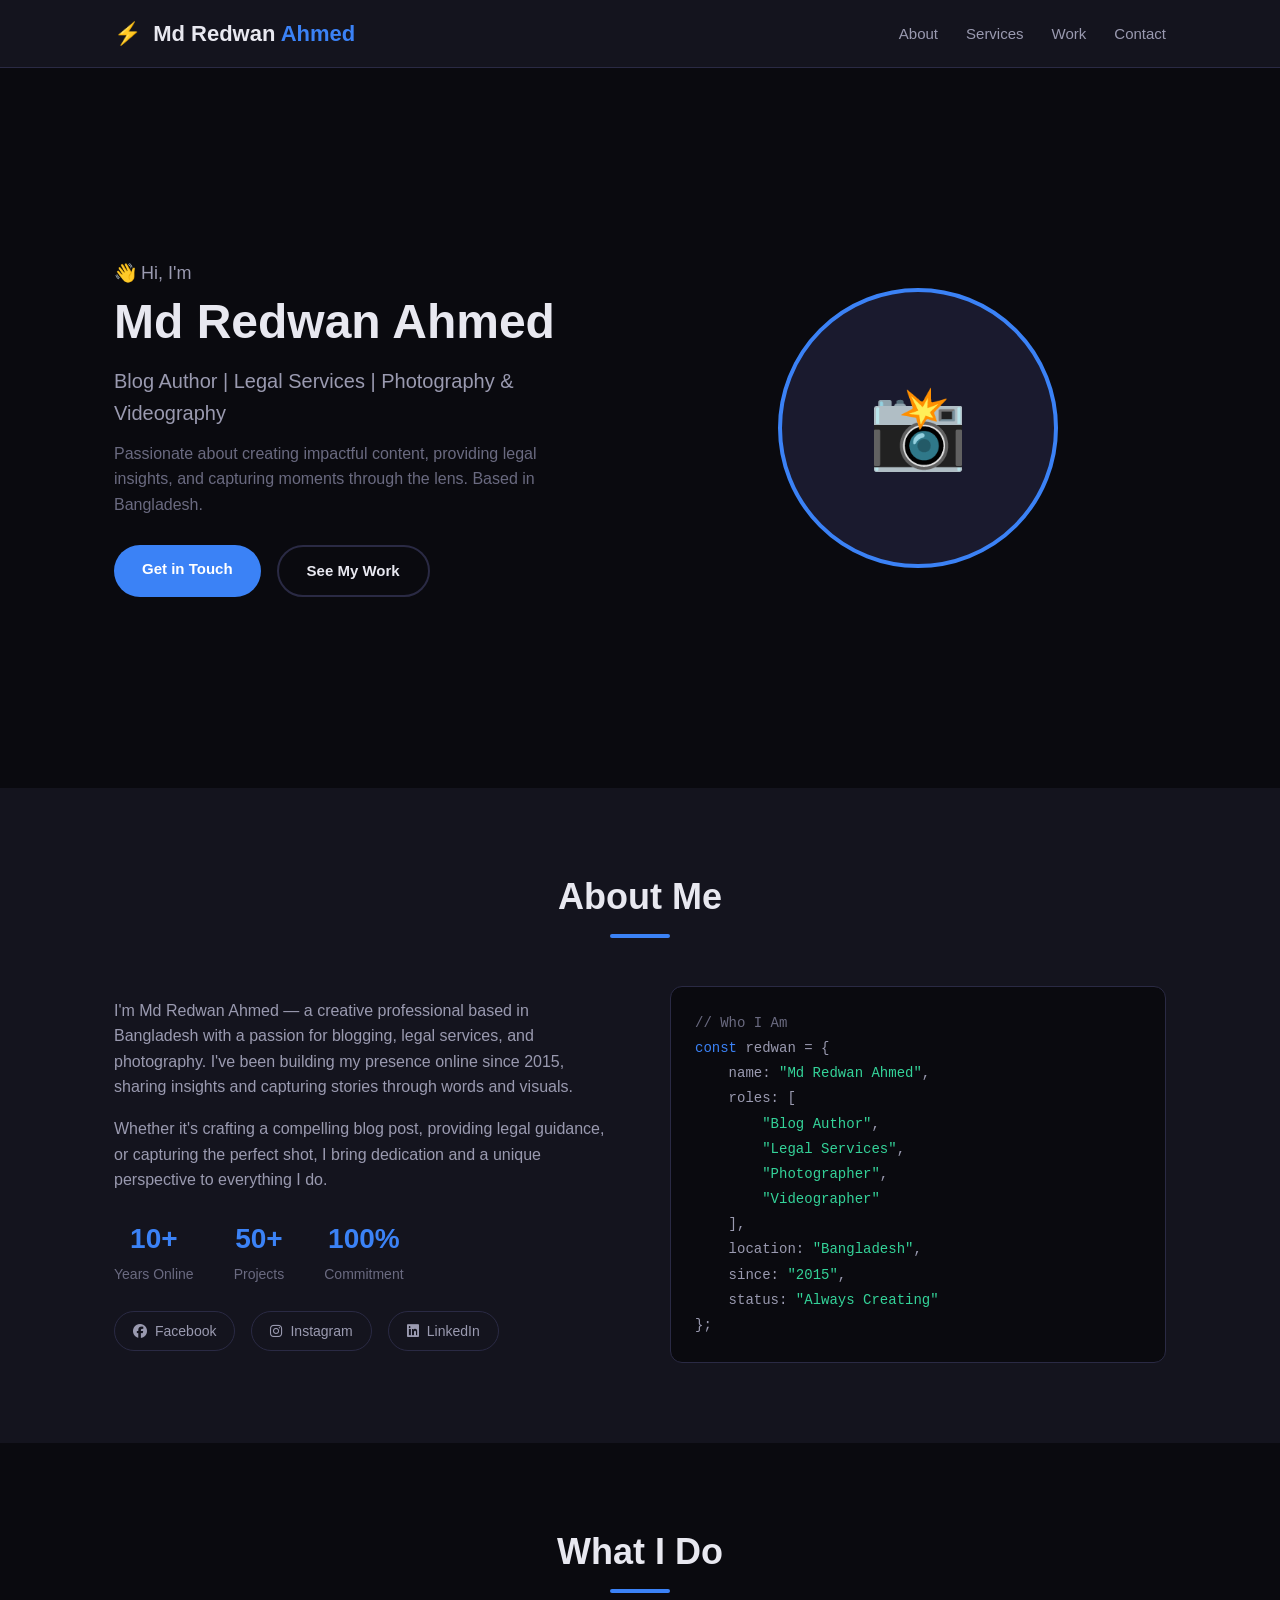
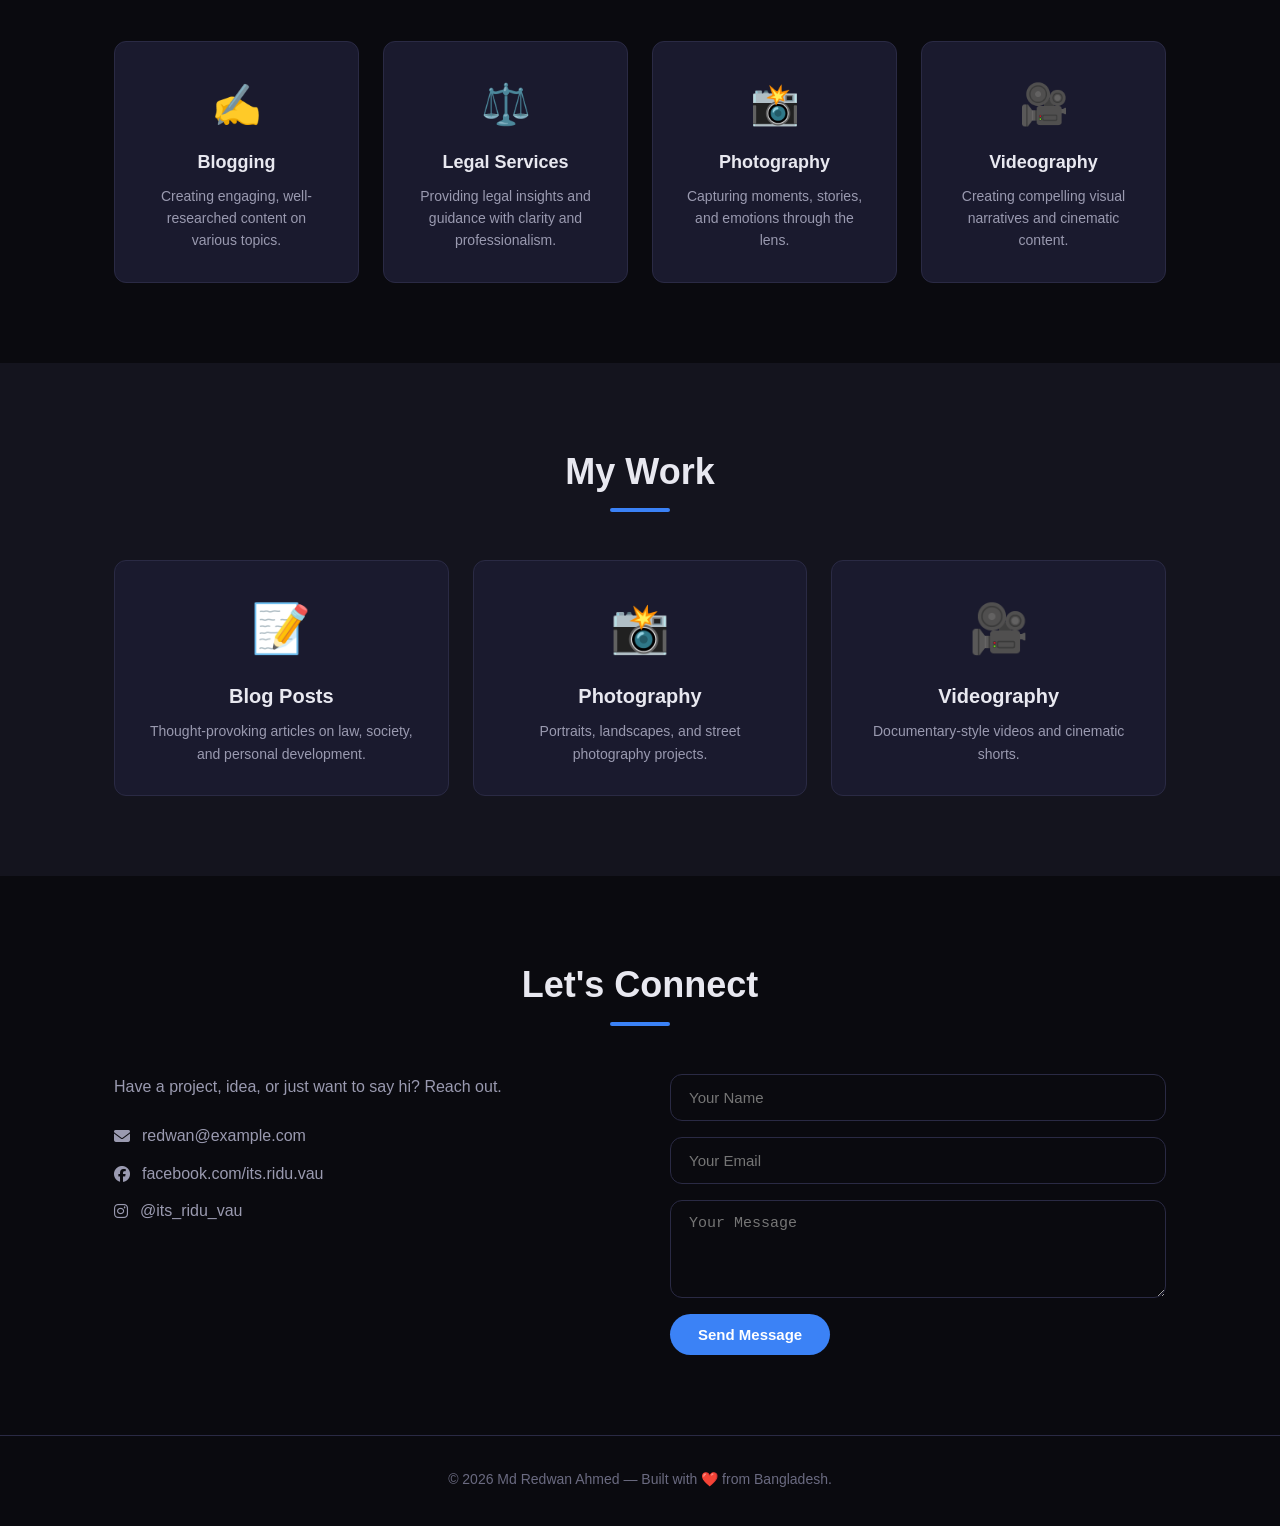
==== index.html @ 670da956 "Update index.html" ====
<!DOCTYPE html>
<html lang="en">
<head>
    <meta charset="UTF-8" />
    <meta name="viewport" content="width=device-width, initial-scale=1.0" />
    <title>Md Redwan Ahmed — Portfolio</title>
    <link rel="stylesheet" href="style.css" />
    <link rel="stylesheet" href="https://cdnjs.cloudflare.com/ajax/libs/font-awesome/6.5.1/css/all.min.css" />
</head>
<body>

    <!-- ===== HEADER ===== -->
    <header class="header">
        <nav class="container nav">
            <div class="logo">
                <span class="logo-icon">⚡</span>
                <span class="logo-text">Md Redwan <span class="highlight">Ahmed</span></span>
            </div>
            <ul class="nav-links" id="navLinks">
                <li><a href="#about">About</a></li>
                <li><a href="#services">Services</a></li>
                <li><a href="#work">Work</a></li>
                <li><a href="#contact">Contact</a></li>
            </ul>
            <div class="hamburger" id="hamburger">
                <span></span>
                <span></span>
                <span></span>
            </div>
        </nav>
    </header>

    <!-- ===== HERO ===== -->
    <section class="hero" id="hero">
        <div class="container hero-content">
            <div class="hero-text">
                <span class="hero-greeting">👋 Hi, I'm</span>
                <h1>Md Redwan Ahmed</h1>
                <p class="hero-tagline">Blog Author | Legal Services | Photography & Videography</p>
                <p class="hero-description">
                    Passionate about creating impactful content, providing legal insights, 
                    and capturing moments through the lens. Based in Bangladesh.
                </p>
                <div class="hero-buttons">
                    <a href="#contact" class="btn btn-primary">Get in Touch</a>
                    <a href="#work" class="btn btn-secondary">See My Work</a>
                </div>
            </div>
            <div class="hero-image">
                <div class="avatar-placeholder">
                    <span>📸</span>
                </div>
            </div>
        </div>
    </section>

    <!-- ===== ABOUT ===== -->
    <section class="about" id="about">
        <div class="container">
            <h2 class="section-title">About Me</h2>
            <div class="about-grid">
                <div class="about-text">
                    <p>
                        I'm Md Redwan Ahmed — a creative professional based in Bangladesh with a passion for 
                        blogging, legal services, and photography. I've been building my presence online since 2015, 
                        sharing insights and capturing stories through words and visuals.
                    </p>
                    <p>
                        Whether it's crafting a compelling blog post, providing legal guidance, or 
                        capturing the perfect shot, I bring dedication and a unique perspective to everything I do.
                    </p>
                    <div class="about-stats">
                        <div class="stat">
                            <span class="stat-number">10+</span>
                            <span class="stat-label">Years Online</span>
                        </div>
                        <div class="stat">
                            <span class="stat-number">50+</span>
                            <span class="stat-label">Projects</span>
                        </div>
                        <div class="stat">
                            <span class="stat-number">100%</span>
                            <span class="stat-label">Commitment</span>
                        </div>
                    </div>
                    <div class="about-social">
                        <a href="https://www.facebook.com/its.ridu.vau" target="_blank" class="social-link">
                            <i class="fab fa-facebook"></i> Facebook
                        </a>
                        <a href="#" class="social-link">
                            <i class="fab fa-instagram"></i> Instagram
                        </a>
                        <a href="#" class="social-link">
                            <i class="fab fa-linkedin"></i> LinkedIn
                        </a>
                    </div>
                </div>
                <div class="about-image">
                    <div class="code-block">
                        <pre><code><span class="code-comment">// Who I Am</span>
<span class="code-keyword">const</span> redwan = {
    name: <span class="code-string">"Md Redwan Ahmed"</span>,
    roles: [
        <span class="code-string">"Blog Author"</span>,
        <span class="code-string">"Legal Services"</span>,
        <span class="code-string">"Photographer"</span>,
        <span class="code-string">"Videographer"</span>
    ],
    location: <span class="code-string">"Bangladesh"</span>,
    since: <span class="code-string">"2015"</span>,
    status: <span class="code-string">"Always Creating"</span>
};</code></pre>
                    </div>
                </div>
            </div>
        </div>
    </section>

    <!-- ===== SERVICES ===== -->
    <section class="services" id="services">
        <div class="container">
            <h2 class="section-title">What I Do</h2>
            <div class="services-grid">
                <div class="service-card">
                    <div class="service-icon">✍️</div>
                    <h3>Blogging</h3>
                    <p>Creating engaging, well-researched content on various topics.</p>
                </div>
                <div class="service-card">
                    <div class="service-icon">⚖️</div>
                    <h3>Legal Services</h3>
                    <p>Providing legal insights and guidance with clarity and professionalism.</p>
                </div>
                <div class="service-card">
                    <div class="service-icon">📸</div>
                    <h3>Photography</h3>
                    <p>Capturing moments, stories, and emotions through the lens.</p>
                </div>
                <div class="service-card">
                    <div class="service-icon">🎥</div>
                    <h3>Videography</h3>
                    <p>Creating compelling visual narratives and cinematic content.</p>
                </div>
            </div>
        </div>
    </section>

    <!-- ===== WORK / PORTFOLIO ===== -->
    <section class="work" id="work">
        <div class="container">
            <h2 class="section-title">My Work</h2>
            <div class="work-grid">
                <div class="work-item">
                    <div class="work-placeholder">📝</div>
                    <h3>Blog Posts</h3>
                    <p>Thought-provoking articles on law, society, and personal development.</p>
                </div>
                <div class="work-item">
                    <div class="work-placeholder">📸</div>
                    <h3>Photography</h3>
                    <p>Portraits, landscapes, and street photography projects.</p>
                </div>
                <div class="work-item">
                    <div class="work-placeholder">🎥</div>
                    <h3>Videography</h3>
                    <p>Documentary-style videos and cinematic shorts.</p>
                </div>
            </div>
        </div>
    </section>

    <!-- ===== CONTACT ===== -->
    <section class="contact" id="contact">
        <div class="container">
            <h2 class="section-title">Let's Connect</h2>
            <div class="contact-content">
                <div class="contact-info">
                    <p>Have a project, idea, or just want to say hi? Reach out.</p>
                    <ul class="contact-links">
                        <li><i class="fas fa-envelope"></i> redwan@example.com</li>
                        <li><i class="fab fa-facebook"></i> <a href="https://www.facebook.com/its.ridu.vau" target="_blank">facebook.com/its.ridu.vau</a></li>
                        <li><i class="fab fa-instagram"></i> <a href="#">@its_ridu_vau</a></li>
                    </ul>
                </div>
                <form class="contact-form" id="contactForm">
                    <input type="text" placeholder="Your Name" required />
                    <input type="email" placeholder="Your Email" required />
                    <textarea rows="4" placeholder="Your Message" required></textarea>
                    <button type="submit" class="btn btn-primary">Send Message</button>
                </form>
            </div>
        </div>
    </section>

    <!-- ===== FOOTER ===== -->
    <footer class="footer">
        <div class="container">
            <p>© 2026 Md Redwan Ahmed — Built with ❤️ from Bangladesh.</p>
        </div>
    </footer>

    <script src="main.js"></script>
</body>
</html>
---- style.css ----
/* ===== RESET & BASE ===== */
* {
    margin: 0;
    padding: 0;
    box-sizing: border-box;
}

:root {
    --bg-primary: #0a0a0f;
    --bg-secondary: #14141e;
    --bg-card: #1a1a2e;
    --text-primary: #e8e8f0;
    --text-secondary: #9a9ab0;
    --text-muted: #6a6a80;
    --border-color: #2a2a44;
    --accent: #3b82f6;
    --accent-hover: #2563eb;
    --radius: 12px;
    --transition: 0.3s ease;
}

html {
    scroll-behavior: smooth;
}

body {
    font-family: -apple-system, BlinkMacSystemFont, 'Segoe UI', Roboto, sans-serif;
    background: var(--bg-primary);
    color: var(--text-primary);
    line-height: 1.6;
}

.container {
    max-width: 1100px;
    margin: 0 auto;
    padding: 0 24px;
}

/* ===== HEADER ===== */
.header {
    padding: 16px 0;
    border-bottom: 1px solid var(--border-color);
    background: var(--bg-secondary);
    position: sticky;
    top: 0;
    z-index: 100;
    backdrop-filter: blur(10px);
}

.nav {
    display: flex;
    justify-content: space-between;
    align-items: center;
}

.logo {
    font-size: 22px;
    font-weight: 800;
}

.logo-icon {
    margin-right: 6px;
}

.highlight {
    color: var(--accent);
}

.nav-links {
    display: flex;
    list-style: none;
    gap: 28px;
}

.nav-links a {
    color: var(--text-secondary);
    text-decoration: none;
    font-size: 15px;
    transition: var(--transition);
}

.nav-links a:hover {
    color: var(--text-primary);
}

.hamburger {
    display: none;
    flex-direction: column;
    gap: 5px;
    cursor: pointer;
}

.hamburger span {
    display: block;
    width: 25px;
    height: 2px;
    background: var(--text-primary);
    transition: var(--transition);
}

/* ===== HERO ===== */
.hero {
    padding: 80px 0;
    min-height: 80vh;
    display: flex;
    align-items: center;
}

.hero-content {
    display: grid;
    grid-template-columns: 1fr 1fr;
    gap: 60px;
    align-items: center;
}

.hero-greeting {
    font-size: 18px;
    color: var(--text-secondary);
    display: block;
    margin-bottom: 8px;
}

.hero h1 {
    font-size: 48px;
    font-weight: 900;
    line-height: 1.1;
    margin-bottom: 16px;
}

.hero-tagline {
    font-size: 20px;
    color: var(--text-secondary);
    margin-bottom: 12px;
}

.hero-description {
    color: var(--text-muted);
    font-size: 16px;
    max-width: 450px;
    margin-bottom: 28px;
}

.hero-buttons {
    display: flex;
    gap: 16px;
    flex-wrap: wrap;
}

.btn {
    padding: 12px 28px;
    border-radius: 50px;
    text-decoration: none;
    font-weight: 600;
    transition: var(--transition);
    display: inline-block;
    border: none;
    cursor: pointer;
    font-size: 15px;
}

.btn-primary {
    background: var(--accent);
    color: #fff;
}

.btn-primary:hover {
    background: var(--accent-hover);
    transform: translateY(-2px);
}

.btn-secondary {
    border: 2px solid var(--border-color);
    color: var(--text-primary);
}

.btn-secondary:hover {
    border-color: var(--accent);
    color: var(--text-primary);
}

.avatar-placeholder {
    width: 280px;
    height: 280px;
    border-radius: 50%;
    background: var(--bg-card);
    border: 4px solid var(--accent);
    display: flex;
    align-items: center;
    justify-content: center;
    font-size: 80px;
    margin: 0 auto;
}

/* ===== SECTION TITLES ===== */
.section-title {
    font-size: 36px;
    font-weight: 800;
    text-align: center;
    margin-bottom: 48px;
}

.section-title::after {
    content: '';
    display: block;
    width: 60px;
    height: 4px;
    background: var(--accent);
    margin: 8px auto 0;
    border-radius: 2px;
}

/* ===== ABOUT ===== */
.about {
    padding: 80px 0;
    background: var(--bg-secondary);
}

.about-grid {
    display: grid;
    grid-template-columns: 1fr 1fr;
    gap: 60px;
    align-items: center;
}

.about-text p {
    color: var(--text-secondary);
    font-size: 16px;
    margin-bottom: 16px;
}

.about-stats {
    display: flex;
    gap: 40px;
    margin-top: 24px;
}

.stat {
    text-align: center;
}

.stat-number {
    display: block;
    font-size: 28px;
    font-weight: 800;
    color: var(--accent);
}

.stat-label {
    font-size: 14px;
    color: var(--text-muted);
}

.about-social {
    display: flex;
    gap: 16px;
    margin-top: 24px;
    flex-wrap: wrap;
}

.social-link {
    display: inline-flex;
    align-items: center;
    gap: 8px;
    color: var(--text-secondary);
    text-decoration: none;
    padding: 8px 18px;
    border: 1px solid var(--border-color);
    border-radius: 50px;
    transition: var(--transition);
    font-size: 14px;
}

.social-link:hover {
    border-color: var(--accent);
    color: var(--text-primary);
}

.code-block {
    background: var(--bg-primary);
    padding: 24px;
    border-radius: var(--radius);
    border: 1px solid var(--border-color);
    overflow-x: auto;
}

.code-block code {
    font-family: 'Courier New', monospace;
    font-size: 14px;
    color: var(--text-secondary);
    line-height: 1.8;
}

.code-comment { color: #6a6a80; }
.code-keyword { color: #3b82f6; }
.code-string { color: #34d399; }

/* ===== SERVICES ===== */
.services {
    padding: 80px 0;
}

.services-grid {
    display: grid;
    grid-template-columns: repeat(auto-fit, minmax(220px, 1fr));
    gap: 24px;
}

.service-card {
    background: var(--bg-card);
    padding: 30px;
    border-radius: var(--radius);
    border: 1px solid var(--border-color);
    text-align: center;
    transition: var(--transition);
}

.service-card:hover {
    border-color: var(--accent);
    transform: translateY(-4px);
}

.service-icon {
    font-size: 40px;
    margin-bottom: 12px;
}

.service-card h3 {
    font-size: 18px;
    margin-bottom: 8px;
}

.service-card p {
    color: var(--text-secondary);
    font-size: 14px;
}

/* ===== WORK ===== */
.work {
    padding: 80px 0;
    background: var(--bg-secondary);
}

.work-grid {
    display: grid;
    grid-template-columns: repeat(auto-fit, minmax(260px, 1fr));
    gap: 24px;
}

.work-item {
    background: var(--bg-card);
    padding: 30px;
    border-radius: var(--radius);
    border: 1px solid var(--border-color);
    text-align: center;
    transition: var(--transition);
}

.work-item:hover {
    border-color: var(--accent);
    transform: translateY(-4px);
}

.work-placeholder {
    font-size: 48px;
    margin-bottom: 12px;
}

.work-item h3 {
    font-size: 20px;
    margin-bottom: 8px;
}

.work-item p {
    color: var(--text-secondary);
    font-size: 14px;
}

/* ===== CONTACT ===== */
.contact {
    padding: 80px 0;
}

.contact-content {
    display: grid;
    grid-template-columns: 1fr 1fr;
    gap: 60px;
}

.contact-info p {
    color: var(--text-secondary);
    font-size: 16px;
    margin-bottom: 24px;
}

.contact-links {
    list-style: none;
}

.contact-links li {
    margin-bottom: 12px;
    color: var(--text-secondary);
    display: flex;
    align-items: center;
    gap: 12px;
}

.contact-links a {
    color: var(--text-secondary);
    text-decoration: none;
    transition: var(--transition);
}

.contact-links a:hover {
    color: var(--accent);
}

.contact-form {
    display: flex;
    flex-direction: column;
    gap: 16px;
}

.contact-form input,
.contact-form textarea {
    padding: 14px 18px;
    border-radius: var(--radius);
    border: 1px solid var(--border-color);
    background: var(--bg-primary);
    color: var(--text-primary);
    font-size: 15px;
    transition: var(--transition);
}

.contact-form input:focus,
.contact-form textarea:focus {
    outline: none;
    border-color: var(--accent);
}

.contact-form button {
    align-self: flex-start;
}

/* ===== FOOTER ===== */
.footer {
    padding: 32px 0;
    text-align: center;
    border-top: 1px solid var(--border-color);
    color: var(--text-muted);
    font-size: 14px;
}

/* ===== RESPONSIVE ===== */
@media (max-width: 768px) {
    .hero-content,
    .about-grid,
    .contact-content {
        grid-template-columns: 1fr;
        gap: 40px;
    }

    .hero h1 {
        font-size: 36px;
    }

    .hero {
        padding: 40px 0;
    }

    .avatar-placeholder {
        width: 180px;
        height: 180px;
        font-size: 50px;
    }

    .nav-links {
        display: none;
        flex-direction: column;
        gap: 16px;
        background: var(--bg-secondary);
        padding: 20px;
        border-radius: var(--radius);
        border: 1px solid var(--border-color);
        position: absolute;
        top: 70px;
        right: 24px;
        min-width: 180px;
    }

    .nav-links.open {
        display: flex;
    }

    .hamburger {
        display: flex;
    }

    .hamburger.active span:nth-child(1) {
        transform: rotate(45deg) translate(5px, 5px);
    }

    .hamburger.active span:nth-child(2) {
        opacity: 0;
    }

    .hamburger.active span:nth-child(3) {
        transform: rotate(-45deg) translate(5px, -5px);
    }

    .about-stats {
        gap: 20px;
    }

    .services-grid,
    .work-grid {
        grid-template-columns: 1fr;
    }

    .contact-form button {
        width: 100%;
    }

    .section-title {
        font-size: 28px;
    }

    .about-social {
        justify-content: center;
    }
}
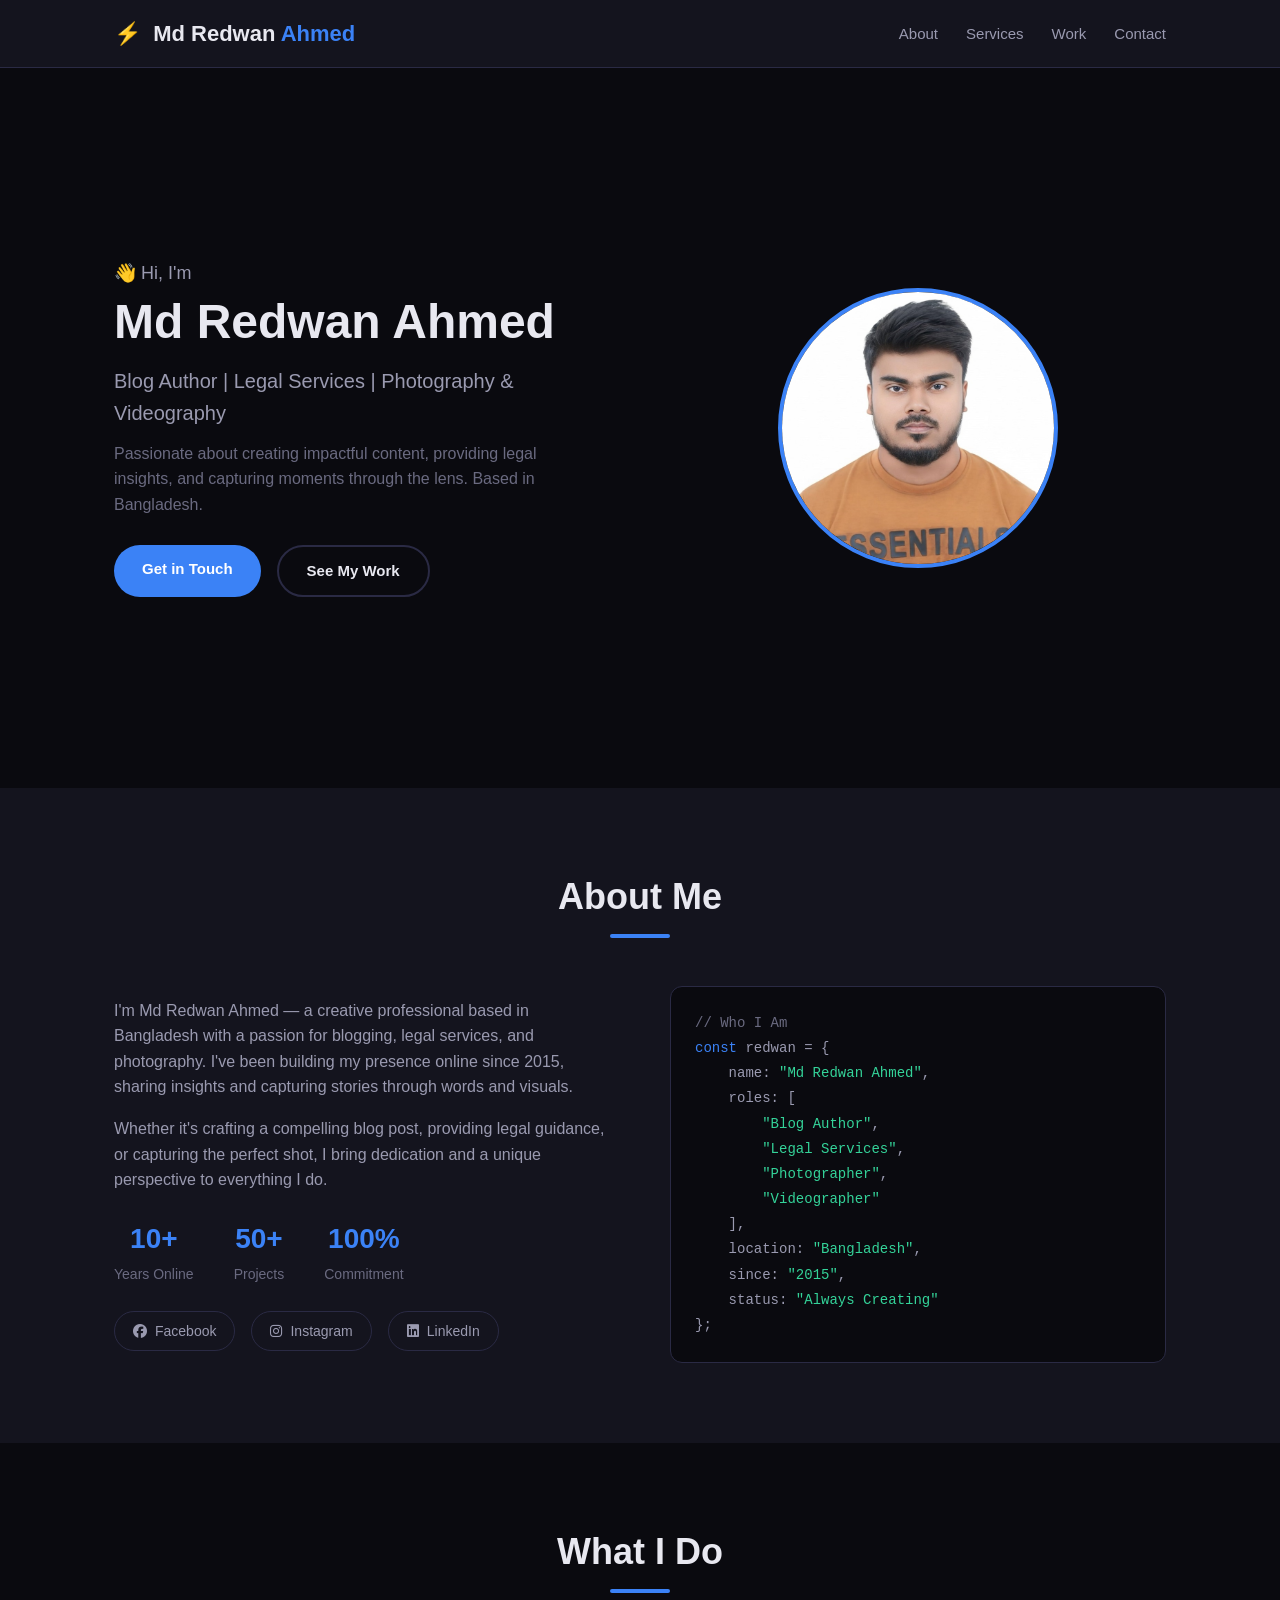
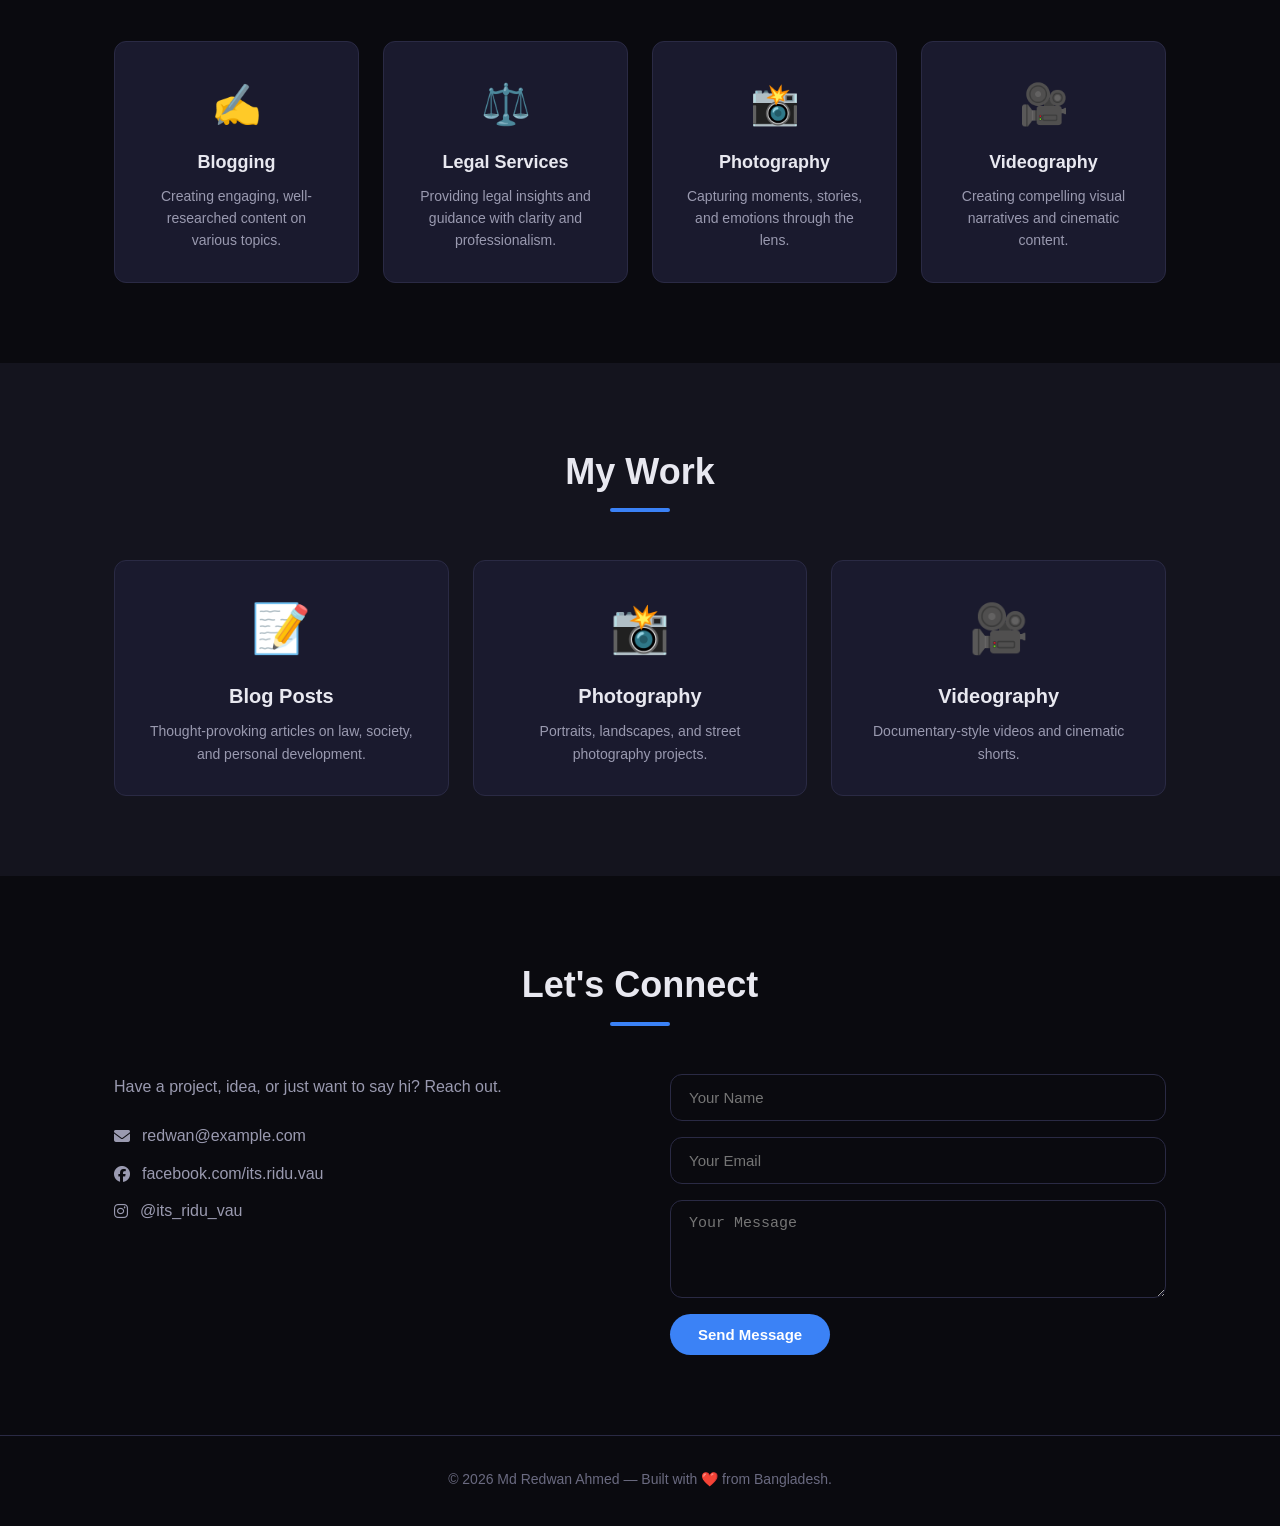
==== commit fdef42de: "Update index.html" ====
--- a/index.html
+++ b/index.html
@@ -48,7 +48,8 @@
             </div>
             <div class="hero-image">
                 <div class="avatar-placeholder">
-                    <span>📸</span>
+                    <!-- Replace the src with your actual image file name -->
+                    <img src="profile.jpg" alt="Md Redwan Ahmed" class="profile-image" />
                 </div>
             </div>
         </div>
@@ -145,7 +146,7 @@
         </div>
     </section>
 
-    <!-- ===== WORK / PORTFOLIO ===== -->
+    <!-- ===== WORK ===== -->
     <section class="work" id="work">
         <div class="container">
             <h2 class="section-title">My Work</h2>
--- a/style.css
+++ b/style.css
@@ -178,16 +178,13 @@
     color: var(--text-primary);
 }
 
-.avatar-placeholder {
+.profile-image {
     width: 280px;
     height: 280px;
     border-radius: 50%;
-    background: var(--bg-card);
+    object-fit: cover;
     border: 4px solid var(--accent);
-    display: flex;
-    align-items: center;
-    justify-content: center;
-    font-size: 80px;
+    display: block;
     margin: 0 auto;
 }
 
@@ -467,10 +464,9 @@
         padding: 40px 0;
     }
 
-    .avatar-placeholder {
+    .profile-image {
         width: 180px;
         height: 180px;
-        font-size: 50px;
     }
 
     .nav-links {
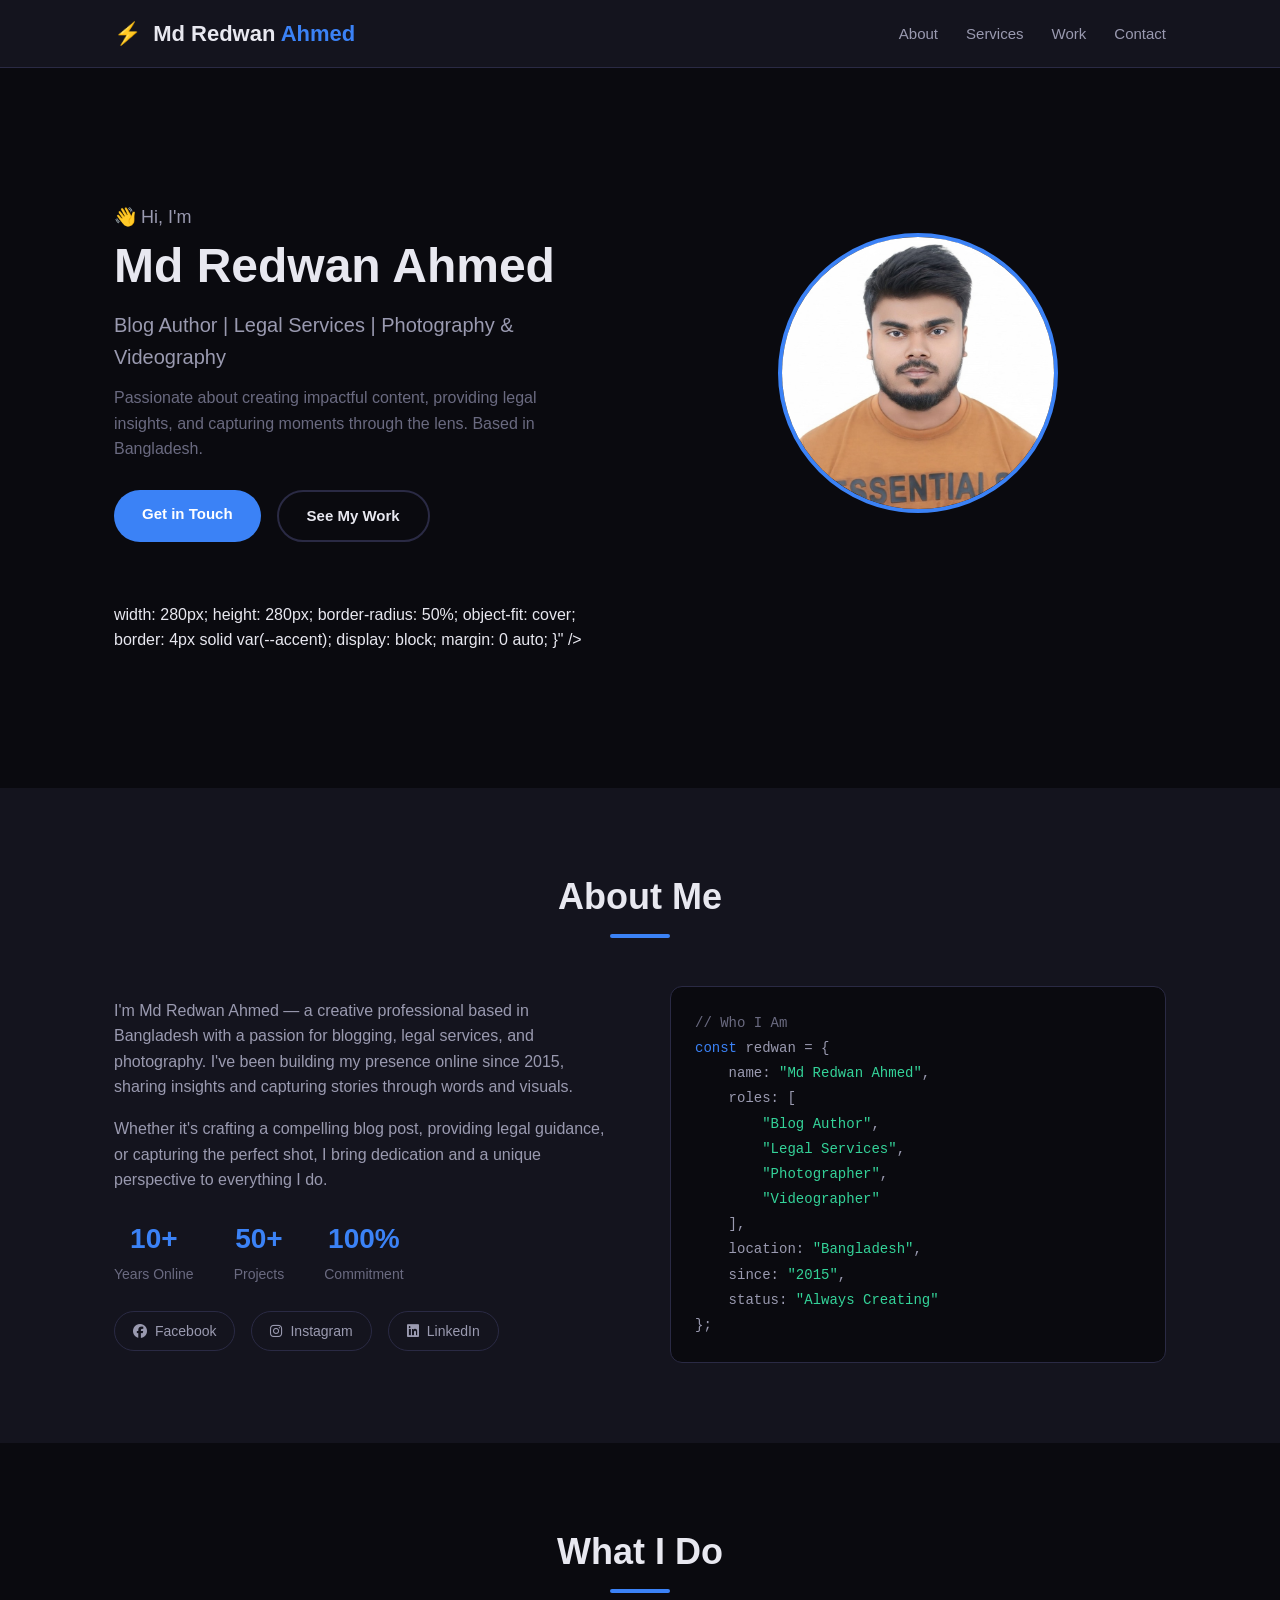
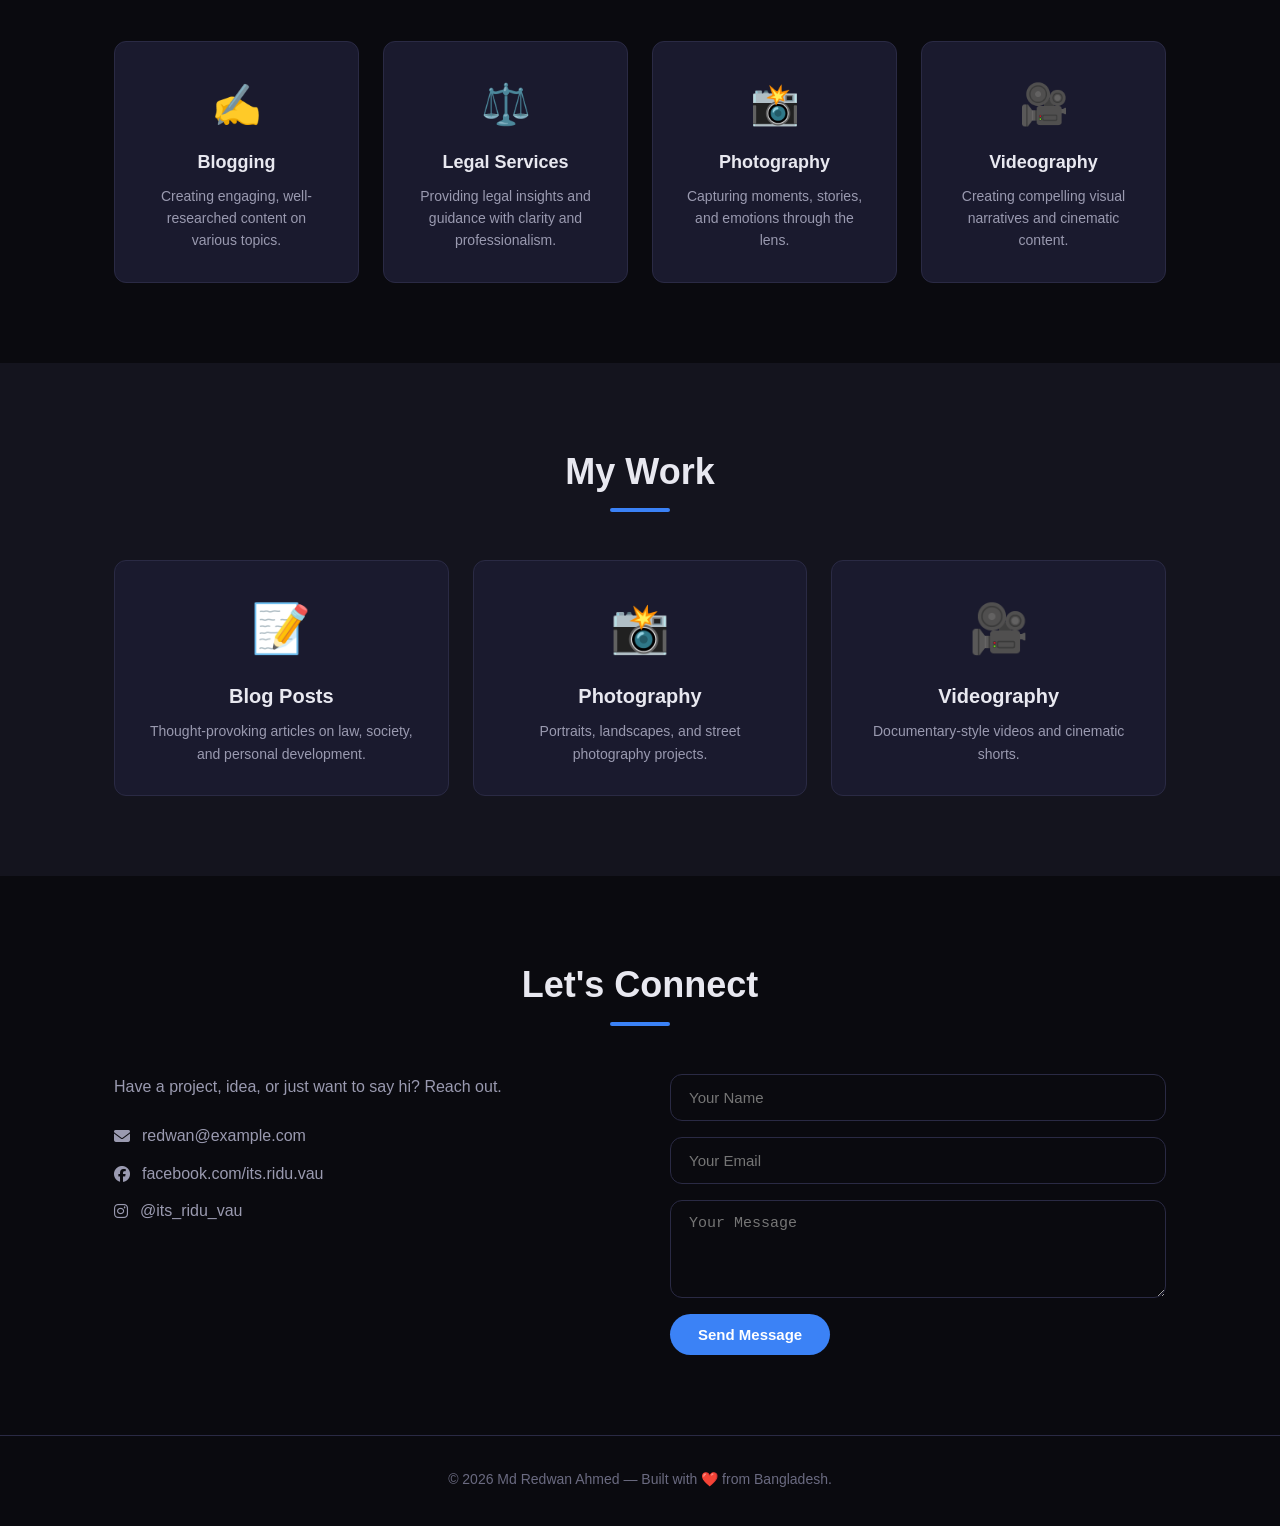
==== commit a4293976: "Update index.html" ====
--- a/index.html
+++ b/index.html
@@ -47,9 +47,16 @@
                 </div>
             </div>
             <div class="hero-image">
-                <div class="avatar-placeholder">
-                    <!-- Replace the src with your actual image file name -->
-                    <img src="profile.jpg" alt="Md Redwan Ahmed" class="profile-image" />
+    <img src="profile.jpg" alt="Md Redwan Ahmed" class="profile-image" />
+</div>
+    width: 280px;
+    height: 280px;
+    border-radius: 50%;
+    object-fit: cover;
+    border: 4px solid var(--accent);
+    display: block;
+    margin: 0 auto;
+}" />
                 </div>
             </div>
         </div>
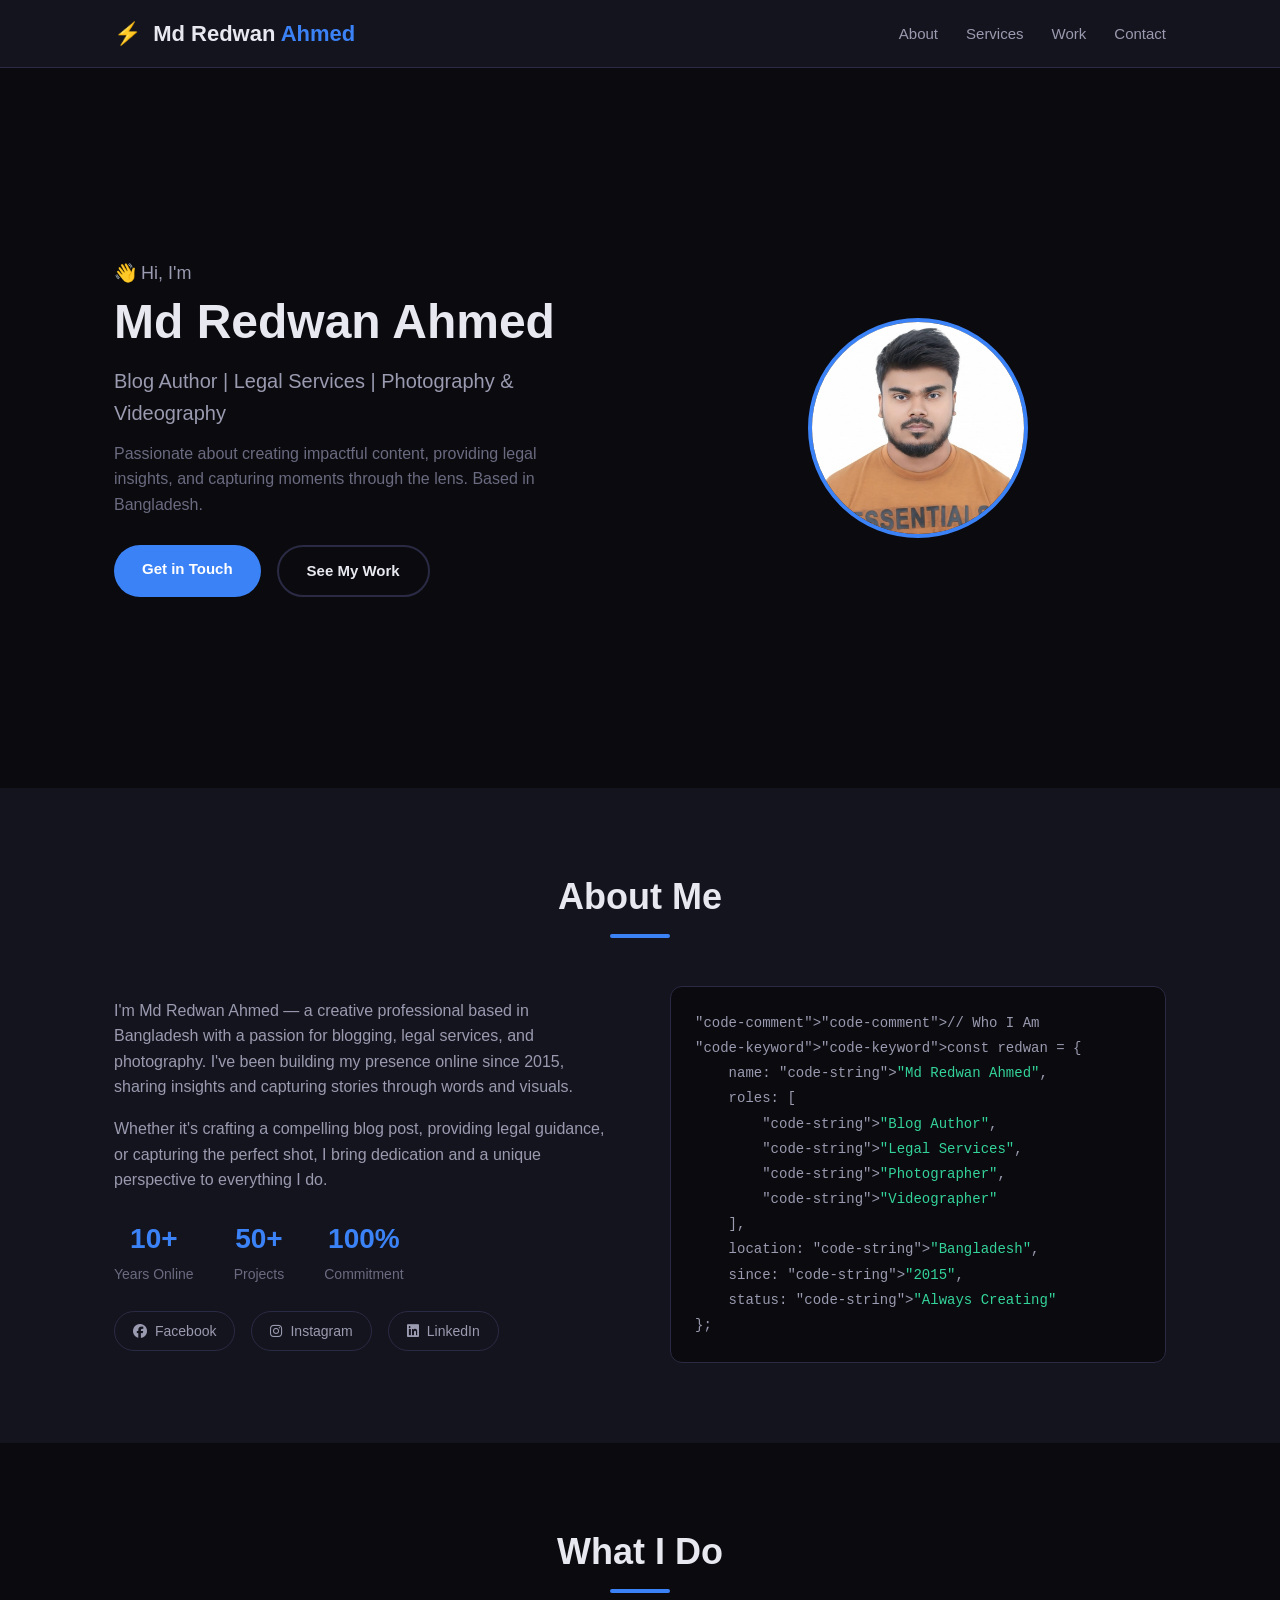
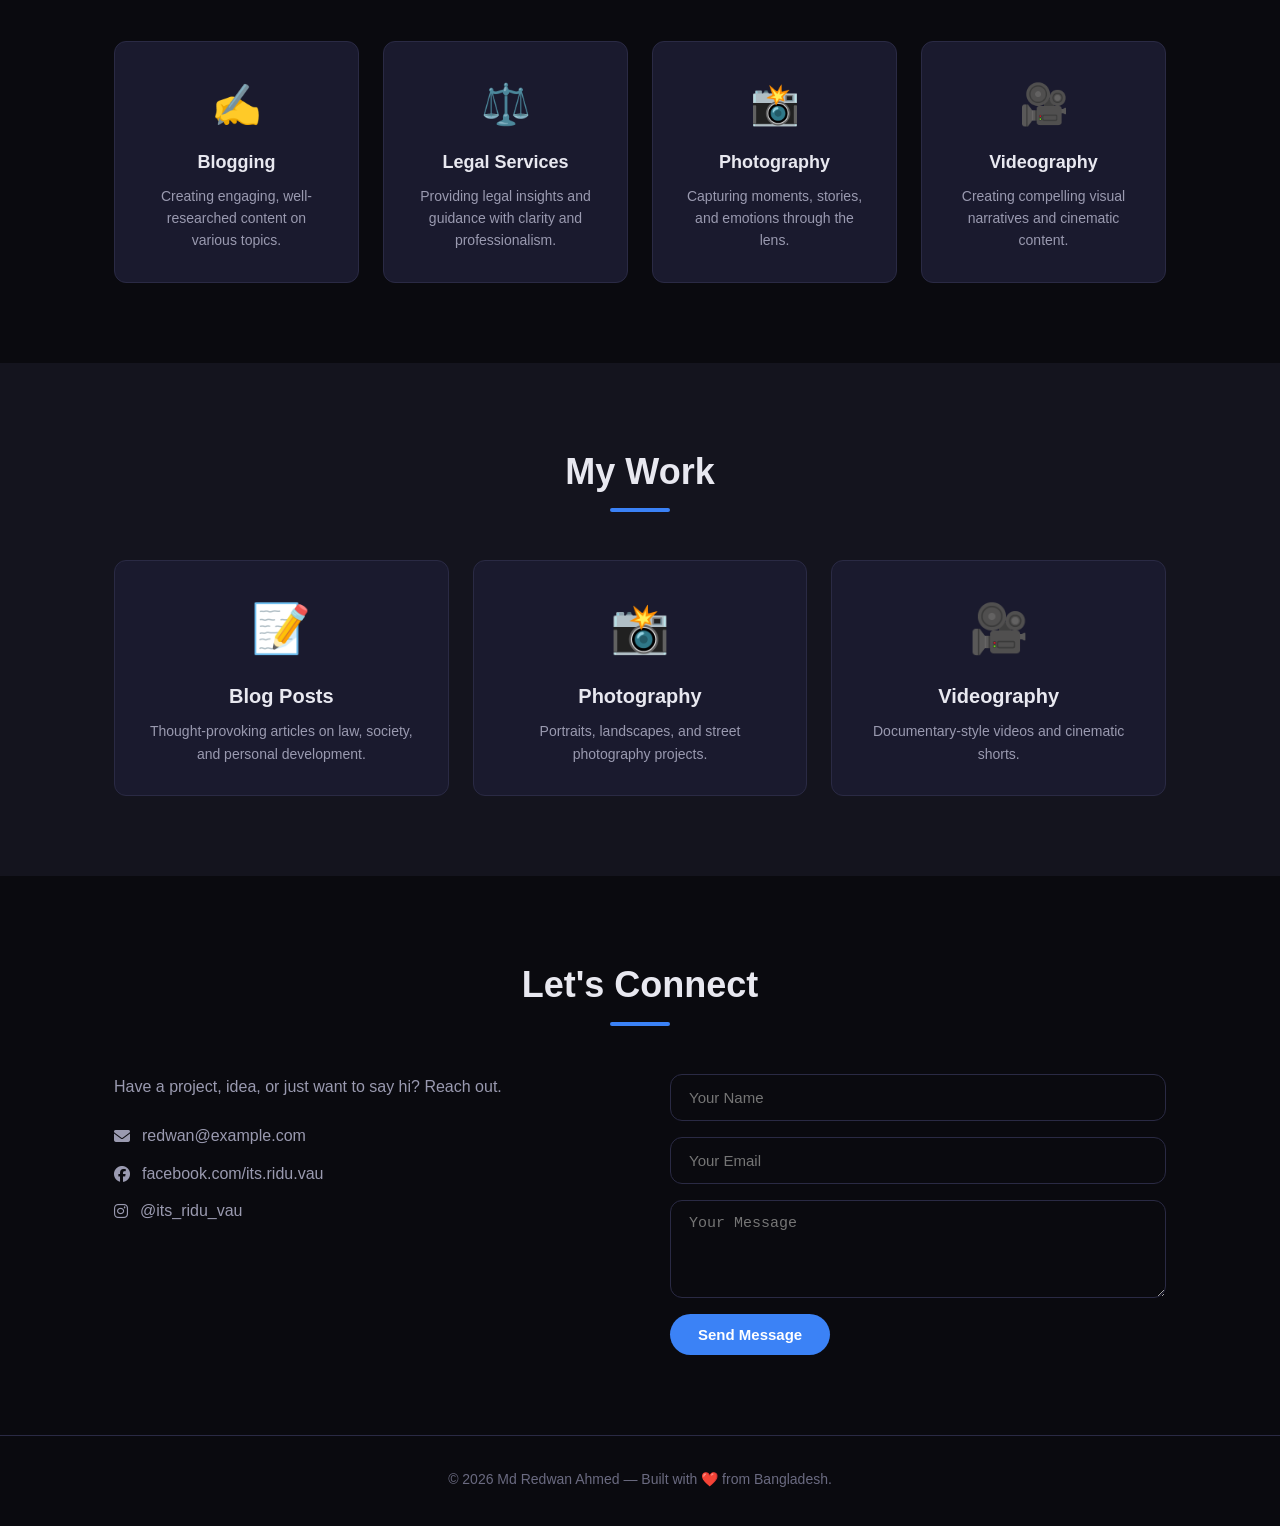
==== commit faa72560: "Update index.html" ====
--- a/index.html
+++ b/index.html
@@ -47,17 +47,7 @@
                 </div>
             </div>
             <div class="hero-image">
-    <img src="profile.jpg" alt="Md Redwan Ahmed" class="profile-image" />
-</div>
-    width: 280px;
-    height: 280px;
-    border-radius: 50%;
-    object-fit: cover;
-    border: 4px solid var(--accent);
-    display: block;
-    margin: 0 auto;
-}" />
-                </div>
+                <img src="profile.jpg" alt="Md Redwan Ahmed" class="profile-image" />
             </div>
         </div>
     </section>
--- a/style.css
+++ b/style.css
@@ -178,9 +178,10 @@
     color: var(--text-primary);
 }
 
+/* ===== PROFILE IMAGE ===== */
 .profile-image {
-    width: 280px;
-    height: 280px;
+    width: 220px;
+    height: 220px;
     border-radius: 50%;
     object-fit: cover;
     border: 4px solid var(--accent);
@@ -287,9 +288,17 @@
     line-height: 1.8;
 }
 
-.code-comment { color: #6a6a80; }
-.code-keyword { color: #3b82f6; }
-.code-string { color: #34d399; }
+.code-comment {
+    color: #6a6a80;
+}
+
+.code-keyword {
+    color: #3b82f6;
+}
+
+.code-string {
+    color: #34d399;
+}
 
 /* ===== SERVICES ===== */
 .services {
@@ -465,8 +474,8 @@
     }
 
     .profile-image {
-        width: 180px;
-        height: 180px;
+        width: 150px;
+        height: 150px;
     }
 
     .nav-links {
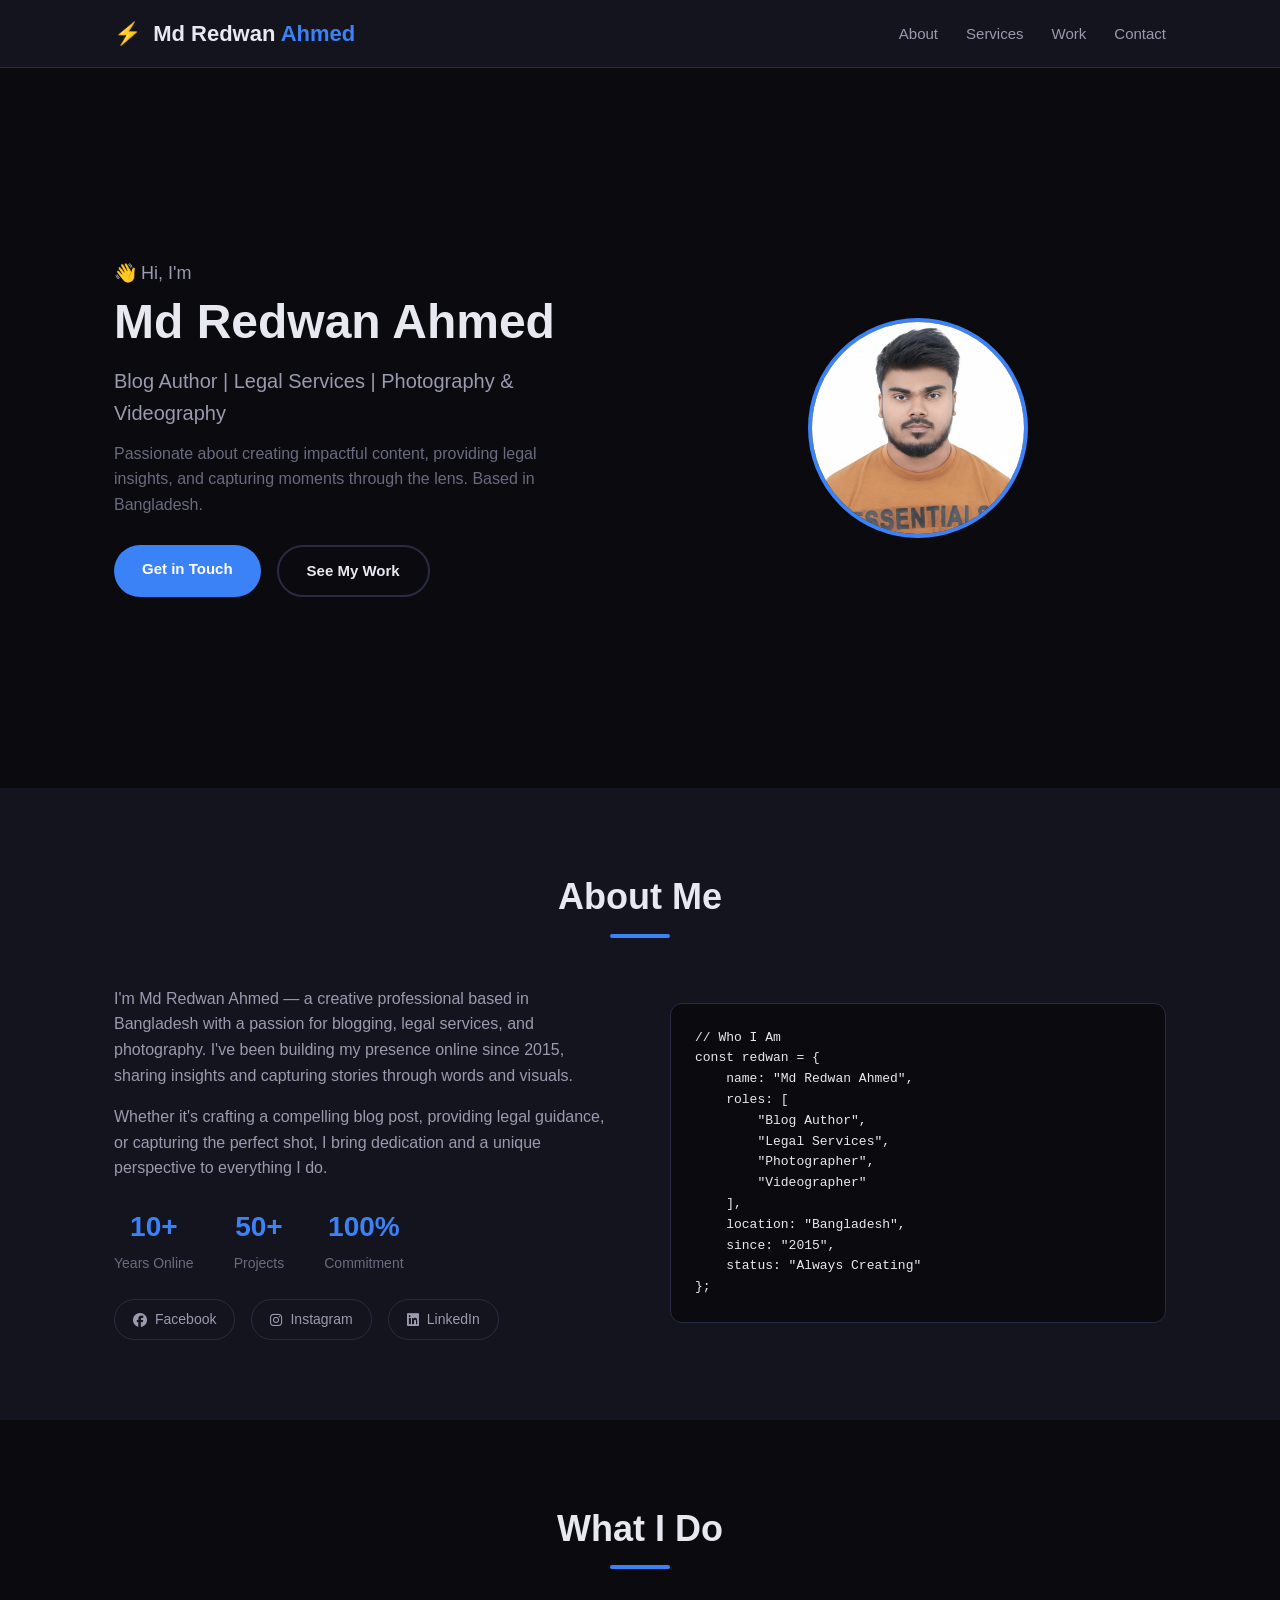
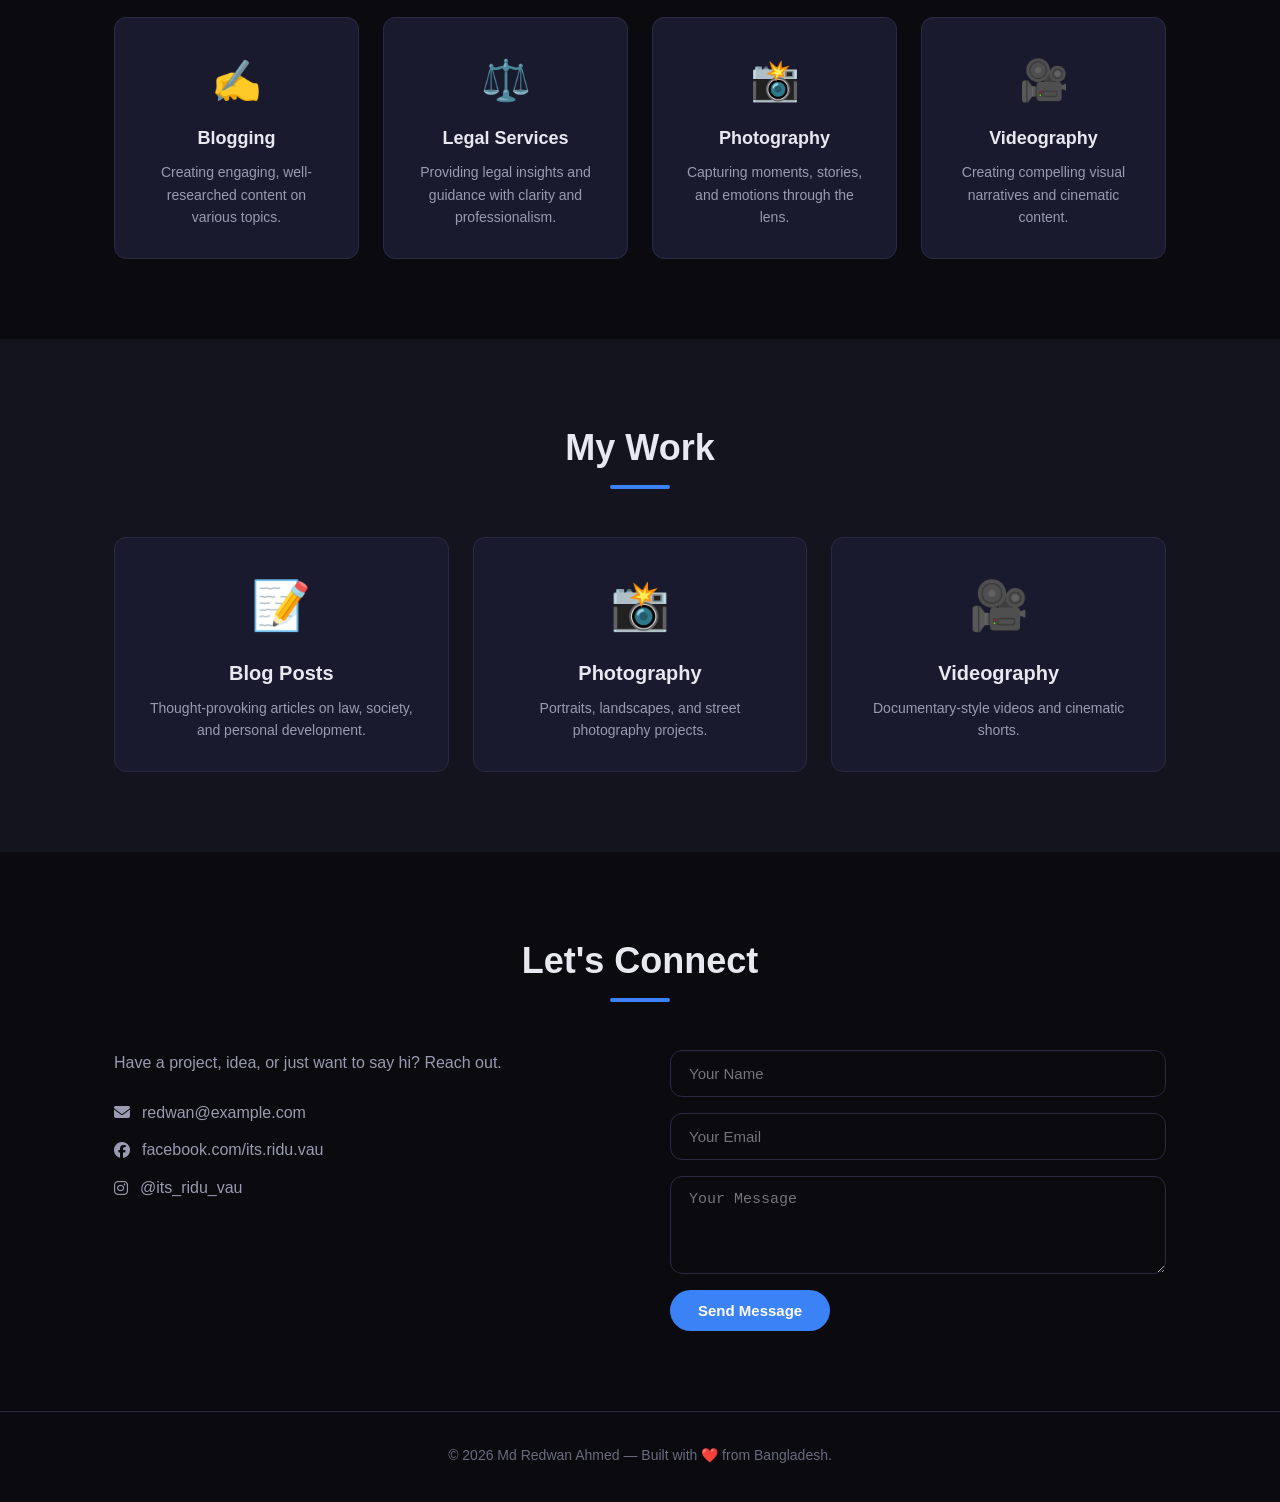
==== commit 5160a02d: "Update index.html" ====
--- a/index.html
+++ b/index.html
@@ -95,19 +95,19 @@
                 </div>
                 <div class="about-image">
                     <div class="code-block">
-                        <pre><code><span class="code-comment">// Who I Am</span>
-<span class="code-keyword">const</span> redwan = {
-    name: <span class="code-string">"Md Redwan Ahmed"</span>,
+                        <pre>// Who I Am
+const redwan = {
+    name: "Md Redwan Ahmed",
     roles: [
-        <span class="code-string">"Blog Author"</span>,
-        <span class="code-string">"Legal Services"</span>,
-        <span class="code-string">"Photographer"</span>,
-        <span class="code-string">"Videographer"</span>
+        "Blog Author",
+        "Legal Services",
+        "Photographer",
+        "Videographer"
     ],
-    location: <span class="code-string">"Bangladesh"</span>,
-    since: <span class="code-string">"2015"</span>,
-    status: <span class="code-string">"Always Creating"</span>
-};</code></pre>
+    location: "Bangladesh",
+    since: "2015",
+    status: "Always Creating"
+};</pre>
                     </div>
                 </div>
             </div>
--- a/style.css
+++ b/style.css
@@ -1,4 +1,3 @@
-/* ===== RESET & BASE ===== */
 * {
     margin: 0;
     padding: 0;
@@ -36,7 +35,6 @@
     padding: 0 24px;
 }
 
-/* ===== HEADER ===== */
 .header {
     padding: 16px 0;
     border-bottom: 1px solid var(--border-color);
@@ -98,7 +96,6 @@
     transition: var(--transition);
 }
 
-/* ===== HERO ===== */
 .hero {
     padding: 80px 0;
     min-height: 80vh;
@@ -178,7 +175,6 @@
     color: var(--text-primary);
 }
 
-/* ===== PROFILE IMAGE ===== */
 .profile-image {
     width: 220px;
     height: 220px;
@@ -189,7 +185,6 @@
     margin: 0 auto;
 }
 
-/* ===== SECTION TITLES ===== */
 .section-title {
     font-size: 36px;
     font-weight: 800;
@@ -207,7 +202,6 @@
     border-radius: 2px;
 }
 
-/* ===== ABOUT ===== */
 .about {
     padding: 80px 0;
     background: var(--bg-secondary);
@@ -284,8 +278,9 @@
 .code-block code {
     font-family: 'Courier New', monospace;
     font-size: 14px;
-    color: var(--text-secondary);
+    color: #e8e8f0;
     line-height: 1.8;
+    white-space: pre-wrap;
 }
 
 .code-comment {
@@ -300,7 +295,6 @@
     color: #34d399;
 }
 
-/* ===== SERVICES ===== */
 .services {
     padding: 80px 0;
 }
@@ -340,7 +334,6 @@
     font-size: 14px;
 }
 
-/* ===== WORK ===== */
 .work {
     padding: 80px 0;
     background: var(--bg-secondary);
@@ -381,7 +374,6 @@
     font-size: 14px;
 }
 
-/* ===== CONTACT ===== */
 .contact {
     padding: 80px 0;
 }
@@ -447,7 +439,6 @@
     align-self: flex-start;
 }
 
-/* ===== FOOTER ===== */
 .footer {
     padding: 32px 0;
     text-align: center;
@@ -456,7 +447,6 @@
     font-size: 14px;
 }
 
-/* ===== RESPONSIVE ===== */
 @media (max-width: 768px) {
     .hero-content,
     .about-grid,
